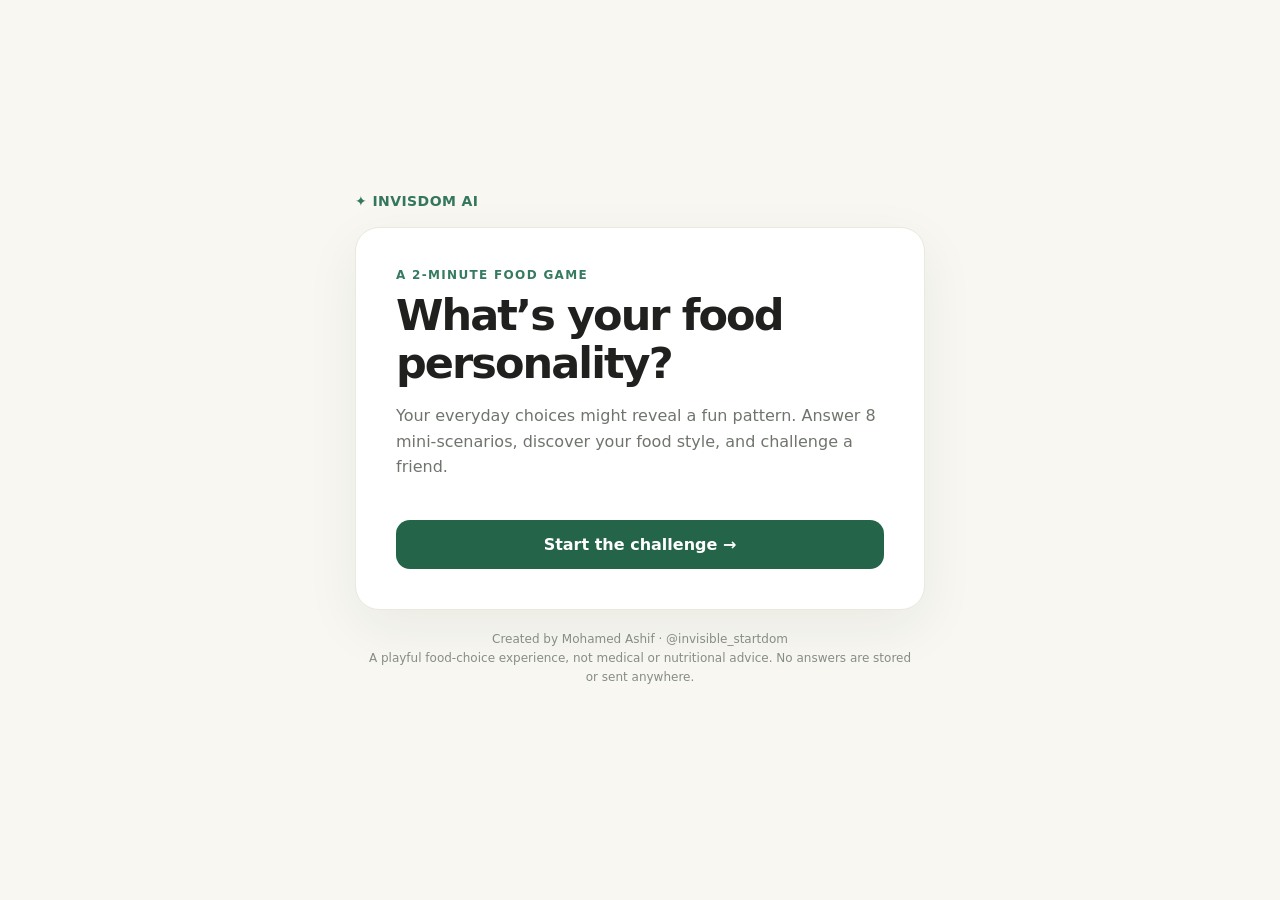
==== index.html @ 23ba22bc "Add files via upload" ====
<!doctype html><html lang="en"><head><meta charset="utf-8"><meta name="viewport" content="width=device-width, initial-scale=1"><title>INVISDOM AI — Discover your food personality</title><style>:root{font-family:Inter,system-ui,-apple-system,Segoe UI,sans-serif;color:#20211f;background:#f8f7f2}*{box-sizing:border-box}body{margin:0;min-height:100vh;display:grid;place-items:center;padding:18px}.wrap{width:min(100%,570px)}.brand{font-size:14px;font-weight:800;letter-spacing:.03em;color:#34775e;margin-bottom:18px}.panel{background:white;padding:clamp(24px,6vw,40px);border:1px solid #e9e9df;border-radius:24px;box-shadow:0 18px 55px #1f2a1710}h1{font-size:clamp(29px,6vw,43px);letter-spacing:-.045em;line-height:1.12;margin:9px 0 14px}.muted{color:#6f756d;line-height:1.6}.eyebrow{font-size:12px;font-weight:800;letter-spacing:.11em;color:#367b61;text-transform:uppercase}.btn,.option{cursor:pointer;border:0;font:inherit}.btn{background:#246448;color:white;border-radius:14px;padding:15px 23px;font-weight:700;margin-top:24px;width:100%}.btn.secondary{background:#eaf3ed;color:#20583e;margin-top:10px}.option{display:block;text-align:left;width:100%;background:#f7f8f5;border:1px solid #e7ebe5;padding:15px 17px;border-radius:14px;margin:10px 0;font-weight:550;color:#2d332e}.option:hover,.option:focus{background:#e8f5ed;border-color:#80b394}.progress{height:7px;background:#e9efea;border-radius:10px;overflow:hidden;margin:17px 0 30px}.fill{height:100%;background:#368b62;transition:width .25s}.score{font-size:15px;color:#607365;font-weight:650}.result{background:#edf6ee;border-radius:17px;padding:20px;margin-top:25px}.result h2{margin:6px 0}.foot{font-size:12px;color:#868d86;text-align:center;line-height:1.6;padding:20px 12px}button:focus-visible{outline:3px solid #69b38c;outline-offset:3px}</style></head><body><main class="wrap"><div class="brand">✦ INVISDOM AI</div><section id="app" class="panel" aria-live="polite"></section><div class="foot">Created by Mohamed Ashif · @invisible_startdom<br>A playful food-choice experience, not medical or nutritional advice. No answers are stored or sent anywhere.</div></main><script>
const questions=[
{q:'You have 15 minutes for lunch. What do you choose?',a:['Try somewhere new','Grab my usual favorite','Find something balanced','Pick what is quickest']},
{q:'You spot an unfamiliar dish on a menu.',a:['Order it immediately','Stay with something I know','Check the ingredients first','Decide based on my mood']},
{q:'Your afternoon gets unexpectedly busy.',a:['Discover a new quick bite','Reach for my comfort snack','Pause and plan my next meal','Eat when I get a chance']},
{q:'A friend suggests a weekend food outing.',a:['New cuisine, definitely!','My favorite restaurant','A place with plenty of choices','Anywhere that fits our plans']},
{q:'Which food-shopping style sounds most like you?',a:['I love discovering new items','I buy trusted favorites','I make a list first','I improvise as I go']},
{q:'Someone brings a surprise dessert.',a:['Excited to taste it','Hope it is my favorite','Have some if I feel like it','See what everyone else does']},
{q:'How do you decide what to cook?',a:['Experiment with a recipe','Make a familiar meal','Consider what I have and need','Create something on the spot']},
{q:'What sounds most enjoyable at a food market?',a:['Sampling unusual flavors','Finding old favorites','Exploring fresh options','Following whatever catches my eye']}
];
const profiles=[{name:'The Flavor Explorer',emoji:'🌍',desc:'You are drawn to novelty and discovery. Trying new flavors is part of the fun.'},{name:'The Comfort Curator',emoji:'💛',desc:'Familiar favorites matter to you. You know which foods make an occasion feel special.'},{name:'The Thoughtful Chooser',emoji:'🌱',desc:'You like to pause, consider options, and make intentional food choices.'},{name:'The Spontaneous Foodie',emoji:'⚡',desc:'You are flexible and resourceful. Your food decisions adapt to the moment.'}];
let step=-1, answers=[];const el=document.getElementById('app');
function render(){if(step===-1){el.innerHTML='<div class="eyebrow">A 2-minute food game</div><h1>What’s your food personality?</h1><p class="muted">Your everyday choices might reveal a fun pattern. Answer 8 mini-scenarios, discover your food style, and challenge a friend.</p><button class="btn" id="start">Start the challenge →</button>';document.getElementById('start').onclick=()=>{step=0;render()};return}
if(step<questions.length){const item=questions[step];el.innerHTML='<div class="eyebrow">Question '+(step+1)+' of '+questions.length+'</div><div class="progress"><div class="fill" style="width:'+100*step/questions.length+'%"></div></div><h1>'+item.q+'</h1><div id="choices"></div><p class="muted score">No right or wrong answers.</p>';const choices=document.getElementById('choices');item.a.forEach((a,i)=>{const b=document.createElement('button');b.className='option';b.textContent=String.fromCharCode(65+i)+'. '+a;b.onclick=()=>{answers.push(i);step++;render()};choices.appendChild(b)});return}
const scores=[0,0,0,0];answers.forEach(i=>scores[i]++);const top=scores.indexOf(Math.max(...scores));const p=profiles[top];el.innerHTML='<div class="eyebrow">Your INVISDOM result</div><h1>'+p.emoji+' '+p.name+'</h1><p class="muted">'+p.desc+'</p><div class="result"><h2>Your mini food challenge</h2><p>Try one food choice outside your usual routine this week, and notice what you enjoy about it.</p></div><button class="btn" id="share">Share my result ↗</button><button class="btn secondary" id="again">Play again</button>';document.getElementById('again').onclick=()=>{answers=[];step=-1;render()};document.getElementById('share').onclick=async()=>{const url=location.protocol.startsWith('http')?location.href:'';const text='I tried INVISDOM AI and got “'+p.name+'” '+p.emoji+'! What is your food personality?'+(url?' '+url:'');try{if(navigator.share){await navigator.share({title:'INVISDOM AI food personality',text})}else if(navigator.clipboard){await navigator.clipboard.writeText(text);alert('Result copied!')}else prompt('Copy your result:',text)}catch(e){if(e.name!=='AbortError')prompt('Copy your result:',text)}}}
render();
</script></body></html>
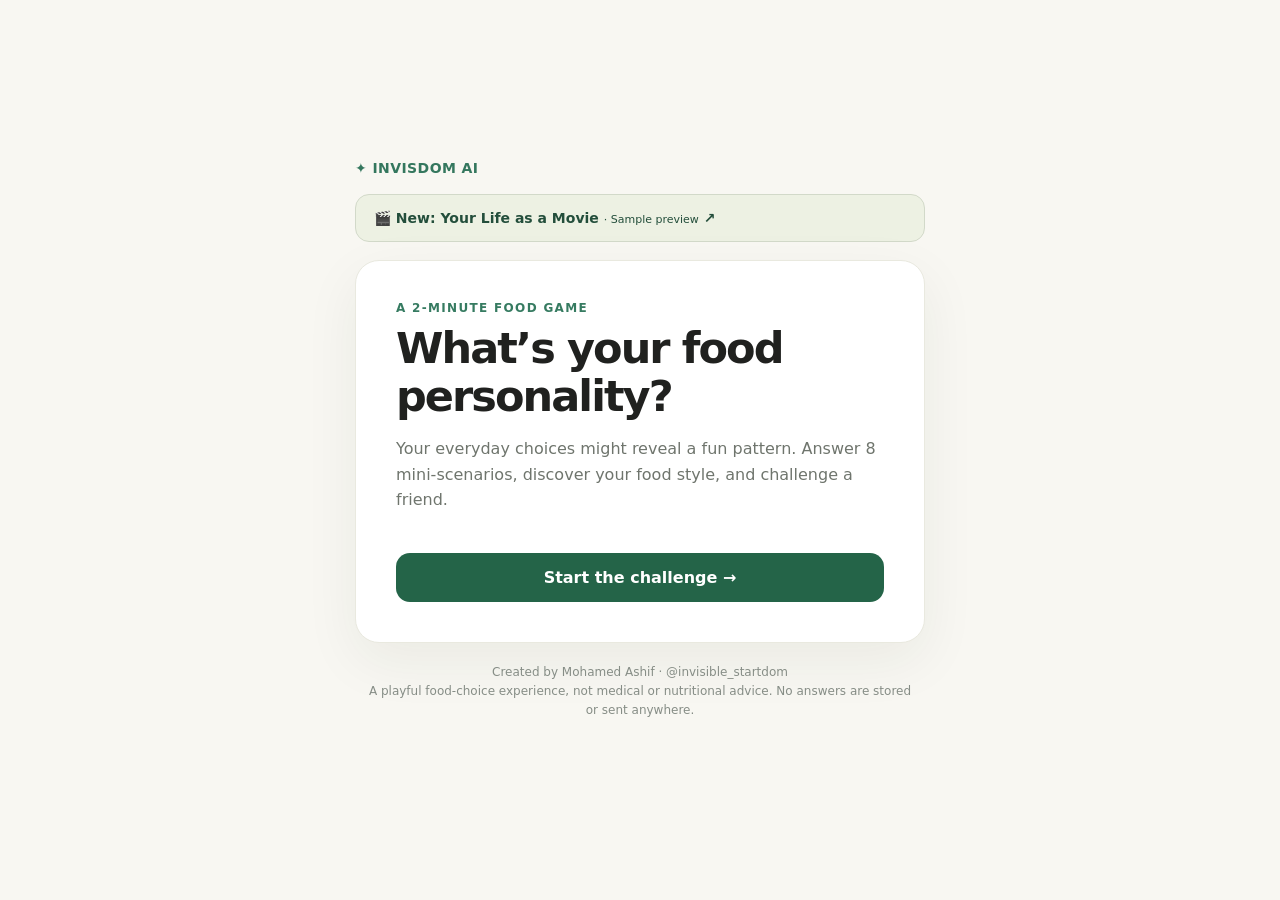
==== commit 06caa829: "Add movie poster preview and secure AI backend preparation" ====
--- a/index.html
+++ b/index.html
@@ -1,4 +1,4 @@
-<!doctype html><html lang="en"><head><meta charset="utf-8"><meta name="viewport" content="width=device-width, initial-scale=1"><title>INVISDOM AI — Discover your food personality</title><style>:root{font-family:Inter,system-ui,-apple-system,Segoe UI,sans-serif;color:#20211f;background:#f8f7f2}*{box-sizing:border-box}body{margin:0;min-height:100vh;display:grid;place-items:center;padding:18px}.wrap{width:min(100%,570px)}.brand{font-size:14px;font-weight:800;letter-spacing:.03em;color:#34775e;margin-bottom:18px}.panel{background:white;padding:clamp(24px,6vw,40px);border:1px solid #e9e9df;border-radius:24px;box-shadow:0 18px 55px #1f2a1710}h1{font-size:clamp(29px,6vw,43px);letter-spacing:-.045em;line-height:1.12;margin:9px 0 14px}.muted{color:#6f756d;line-height:1.6}.eyebrow{font-size:12px;font-weight:800;letter-spacing:.11em;color:#367b61;text-transform:uppercase}.btn,.option{cursor:pointer;border:0;font:inherit}.btn{background:#246448;color:white;border-radius:14px;padding:15px 23px;font-weight:700;margin-top:24px;width:100%}.btn.secondary{background:#eaf3ed;color:#20583e;margin-top:10px}.option{display:block;text-align:left;width:100%;background:#f7f8f5;border:1px solid #e7ebe5;padding:15px 17px;border-radius:14px;margin:10px 0;font-weight:550;color:#2d332e}.option:hover,.option:focus{background:#e8f5ed;border-color:#80b394}.progress{height:7px;background:#e9efea;border-radius:10px;overflow:hidden;margin:17px 0 30px}.fill{height:100%;background:#368b62;transition:width .25s}.score{font-size:15px;color:#607365;font-weight:650}.result{background:#edf6ee;border-radius:17px;padding:20px;margin-top:25px}.result h2{margin:6px 0}.foot{font-size:12px;color:#868d86;text-align:center;line-height:1.6;padding:20px 12px}button:focus-visible{outline:3px solid #69b38c;outline-offset:3px}</style></head><body><main class="wrap"><div class="brand">✦ INVISDOM AI</div><section id="app" class="panel" aria-live="polite"></section><div class="foot">Created by Mohamed Ashif · @invisible_startdom<br>A playful food-choice experience, not medical or nutritional advice. No answers are stored or sent anywhere.</div></main><script>
+<!doctype html><html lang="en"><head><meta charset="utf-8"><meta name="viewport" content="width=device-width, initial-scale=1"><title>INVISDOM AI — Discover your food personality</title><style>:root{font-family:Inter,system-ui,-apple-system,Segoe UI,sans-serif;color:#20211f;background:#f8f7f2}*{box-sizing:border-box}body{margin:0;min-height:100vh;display:grid;place-items:center;padding:18px}.wrap{width:min(100%,570px)}.brand{font-size:14px;font-weight:800;letter-spacing:.03em;color:#34775e;margin-bottom:18px}.panel{background:white;padding:clamp(24px,6vw,40px);border:1px solid #e9e9df;border-radius:24px;box-shadow:0 18px 55px #1f2a1710}h1{font-size:clamp(29px,6vw,43px);letter-spacing:-.045em;line-height:1.12;margin:9px 0 14px}.muted{color:#6f756d;line-height:1.6}.eyebrow{font-size:12px;font-weight:800;letter-spacing:.11em;color:#367b61;text-transform:uppercase}.btn,.option{cursor:pointer;border:0;font:inherit}.btn{background:#246448;color:white;border-radius:14px;padding:15px 23px;font-weight:700;margin-top:24px;width:100%}.btn.secondary{background:#eaf3ed;color:#20583e;margin-top:10px}.option{display:block;text-align:left;width:100%;background:#f7f8f5;border:1px solid #e7ebe5;padding:15px 17px;border-radius:14px;margin:10px 0;font-weight:550;color:#2d332e}.option:hover,.option:focus{background:#e8f5ed;border-color:#80b394}.progress{height:7px;background:#e9efea;border-radius:10px;overflow:hidden;margin:17px 0 30px}.fill{height:100%;background:#368b62;transition:width .25s}.score{font-size:15px;color:#607365;font-weight:650}.result{background:#edf6ee;border-radius:17px;padding:20px;margin-top:25px}.result h2{margin:6px 0}.foot{font-size:12px;color:#868d86;text-align:center;line-height:1.6;padding:20px 12px}button:focus-visible{outline:3px solid #69b38c;outline-offset:3px}</style></head><body><main class="wrap"><div class="brand">✦ INVISDOM AI</div><a href="movie/" style="display:block;margin-bottom:18px;padding:15px 18px;border:1px solid #d2d9c9;border-radius:14px;background:#edf1e3;color:#234e3b;text-decoration:none;font-size:14px;font-weight:650">🎬 New: Your Life as a Movie <span style="font-size:11px;font-weight:400">· Sample preview</span> ↗</a><section id="app" class="panel" aria-live="polite"></section><div class="foot">Created by Mohamed Ashif · @invisible_startdom<br>A playful food-choice experience, not medical or nutritional advice. No answers are stored or sent anywhere.</div></main><script>
 const questions=[
 {q:'You have 15 minutes for lunch. What do you choose?',a:['Try somewhere new','Grab my usual favorite','Find something balanced','Pick what is quickest']},
 {q:'You spot an unfamiliar dish on a menu.',a:['Order it immediately','Stay with something I know','Check the ingredients first','Decide based on my mood']},
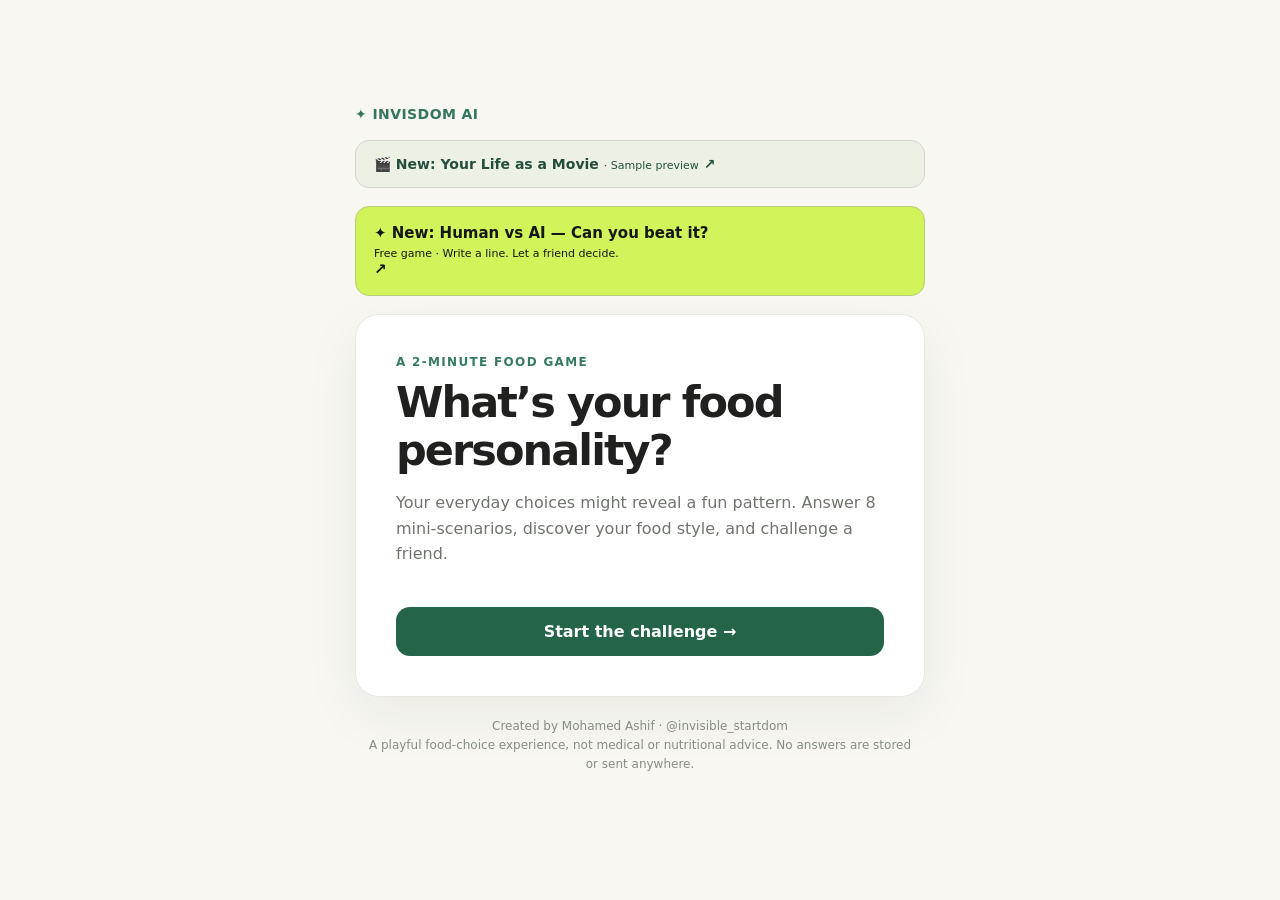
==== commit 242c284f: "Add free Human vs AI challenges with blind voting and share cards" ====
--- a/index.html
+++ b/index.html
@@ -1,4 +1,4 @@
-<!doctype html><html lang="en"><head><meta charset="utf-8"><meta name="viewport" content="width=device-width, initial-scale=1"><title>INVISDOM AI — Discover your food personality</title><style>:root{font-family:Inter,system-ui,-apple-system,Segoe UI,sans-serif;color:#20211f;background:#f8f7f2}*{box-sizing:border-box}body{margin:0;min-height:100vh;display:grid;place-items:center;padding:18px}.wrap{width:min(100%,570px)}.brand{font-size:14px;font-weight:800;letter-spacing:.03em;color:#34775e;margin-bottom:18px}.panel{background:white;padding:clamp(24px,6vw,40px);border:1px solid #e9e9df;border-radius:24px;box-shadow:0 18px 55px #1f2a1710}h1{font-size:clamp(29px,6vw,43px);letter-spacing:-.045em;line-height:1.12;margin:9px 0 14px}.muted{color:#6f756d;line-height:1.6}.eyebrow{font-size:12px;font-weight:800;letter-spacing:.11em;color:#367b61;text-transform:uppercase}.btn,.option{cursor:pointer;border:0;font:inherit}.btn{background:#246448;color:white;border-radius:14px;padding:15px 23px;font-weight:700;margin-top:24px;width:100%}.btn.secondary{background:#eaf3ed;color:#20583e;margin-top:10px}.option{display:block;text-align:left;width:100%;background:#f7f8f5;border:1px solid #e7ebe5;padding:15px 17px;border-radius:14px;margin:10px 0;font-weight:550;color:#2d332e}.option:hover,.option:focus{background:#e8f5ed;border-color:#80b394}.progress{height:7px;background:#e9efea;border-radius:10px;overflow:hidden;margin:17px 0 30px}.fill{height:100%;background:#368b62;transition:width .25s}.score{font-size:15px;color:#607365;font-weight:650}.result{background:#edf6ee;border-radius:17px;padding:20px;margin-top:25px}.result h2{margin:6px 0}.foot{font-size:12px;color:#868d86;text-align:center;line-height:1.6;padding:20px 12px}button:focus-visible{outline:3px solid #69b38c;outline-offset:3px}</style></head><body><main class="wrap"><div class="brand">✦ INVISDOM AI</div><a href="movie/" style="display:block;margin-bottom:18px;padding:15px 18px;border:1px solid #d2d9c9;border-radius:14px;background:#edf1e3;color:#234e3b;text-decoration:none;font-size:14px;font-weight:650">🎬 New: Your Life as a Movie <span style="font-size:11px;font-weight:400">· Sample preview</span> ↗</a><section id="app" class="panel" aria-live="polite"></section><div class="foot">Created by Mohamed Ashif · @invisible_startdom<br>A playful food-choice experience, not medical or nutritional advice. No answers are stored or sent anywhere.</div></main><script>
+<!doctype html><html lang="en"><head><meta charset="utf-8"><meta name="viewport" content="width=device-width, initial-scale=1"><title>INVISDOM AI — Discover your food personality</title><style>:root{font-family:Inter,system-ui,-apple-system,Segoe UI,sans-serif;color:#20211f;background:#f8f7f2}*{box-sizing:border-box}body{margin:0;min-height:100vh;display:grid;place-items:center;padding:18px}.wrap{width:min(100%,570px)}.brand{font-size:14px;font-weight:800;letter-spacing:.03em;color:#34775e;margin-bottom:18px}.panel{background:white;padding:clamp(24px,6vw,40px);border:1px solid #e9e9df;border-radius:24px;box-shadow:0 18px 55px #1f2a1710}h1{font-size:clamp(29px,6vw,43px);letter-spacing:-.045em;line-height:1.12;margin:9px 0 14px}.muted{color:#6f756d;line-height:1.6}.eyebrow{font-size:12px;font-weight:800;letter-spacing:.11em;color:#367b61;text-transform:uppercase}.btn,.option{cursor:pointer;border:0;font:inherit}.btn{background:#246448;color:white;border-radius:14px;padding:15px 23px;font-weight:700;margin-top:24px;width:100%}.btn.secondary{background:#eaf3ed;color:#20583e;margin-top:10px}.option{display:block;text-align:left;width:100%;background:#f7f8f5;border:1px solid #e7ebe5;padding:15px 17px;border-radius:14px;margin:10px 0;font-weight:550;color:#2d332e}.option:hover,.option:focus{background:#e8f5ed;border-color:#80b394}.progress{height:7px;background:#e9efea;border-radius:10px;overflow:hidden;margin:17px 0 30px}.fill{height:100%;background:#368b62;transition:width .25s}.score{font-size:15px;color:#607365;font-weight:650}.result{background:#edf6ee;border-radius:17px;padding:20px;margin-top:25px}.result h2{margin:6px 0}.foot{font-size:12px;color:#868d86;text-align:center;line-height:1.6;padding:20px 12px}button:focus-visible{outline:3px solid #69b38c;outline-offset:3px}</style></head><body><main class="wrap"><div class="brand">✦ INVISDOM AI</div><a href="movie/" style="display:block;margin-bottom:18px;padding:15px 18px;border:1px solid #d2d9c9;border-radius:14px;background:#edf1e3;color:#234e3b;text-decoration:none;font-size:14px;font-weight:650">🎬 New: Your Life as a Movie <span style="font-size:11px;font-weight:400">· Sample preview</span> ↗</a><a href="arena/" style="display:block;margin-bottom:18px;padding:17px 18px;border:1px solid #b8cc79;border-radius:14px;background:#d2f45b;color:#141716;text-decoration:none;font-size:15px;font-weight:800">✦ New: Human vs AI — Can you beat it? <span style="display:block;margin-top:5px;font-size:11px;font-weight:400">Free game · Write a line. Let a friend decide.</span> ↗</a><section id="app" class="panel" aria-live="polite"></section><div class="foot">Created by Mohamed Ashif · @invisible_startdom<br>A playful food-choice experience, not medical or nutritional advice. No answers are stored or sent anywhere.</div></main><script>
 const questions=[
 {q:'You have 15 minutes for lunch. What do you choose?',a:['Try somewhere new','Grab my usual favorite','Find something balanced','Pick what is quickest']},
 {q:'You spot an unfamiliar dish on a menu.',a:['Order it immediately','Stay with something I know','Check the ingredients first','Decide based on my mood']},
@@ -16,3 +16,4 @@
 const scores=[0,0,0,0];answers.forEach(i=>scores[i]++);const top=scores.indexOf(Math.max(...scores));const p=profiles[top];el.innerHTML='<div class="eyebrow">Your INVISDOM result</div><h1>'+p.emoji+' '+p.name+'</h1><p class="muted">'+p.desc+'</p><div class="result"><h2>Your mini food challenge</h2><p>Try one food choice outside your usual routine this week, and notice what you enjoy about it.</p></div><button class="btn" id="share">Share my result ↗</button><button class="btn secondary" id="again">Play again</button>';document.getElementById('again').onclick=()=>{answers=[];step=-1;render()};document.getElementById('share').onclick=async()=>{const url=location.protocol.startsWith('http')?location.href:'';const text='I tried INVISDOM AI and got “'+p.name+'” '+p.emoji+'! What is your food personality?'+(url?' '+url:'');try{if(navigator.share){await navigator.share({title:'INVISDOM AI food personality',text})}else if(navigator.clipboard){await navigator.clipboard.writeText(text);alert('Result copied!')}else prompt('Copy your result:',text)}catch(e){if(e.name!=='AbortError')prompt('Copy your result:',text)}}}
 render();
 </script></body></html>
+
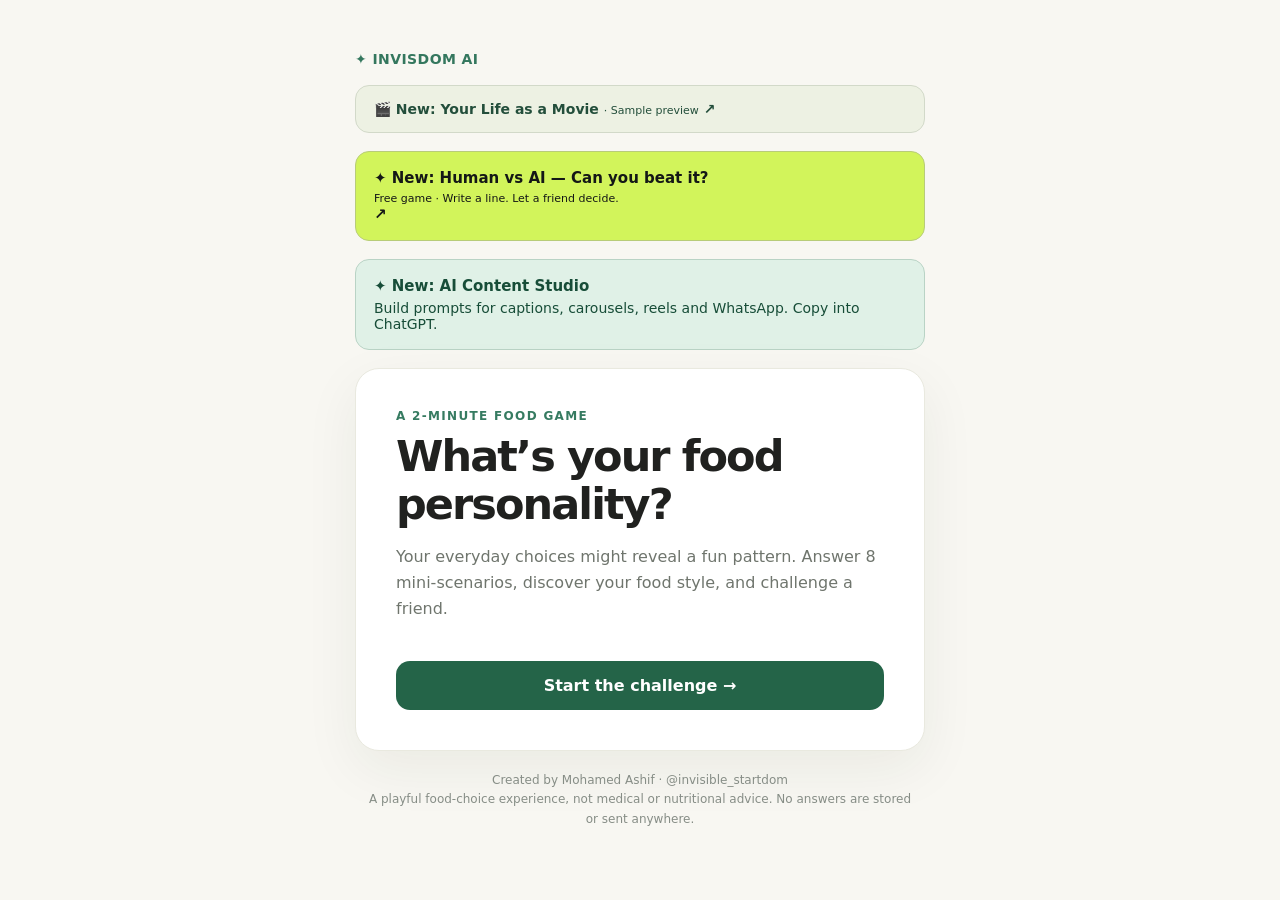
==== commit a7954bd0: "Add AI Content Studio for social media prompt creation" ====
--- a/index.html
+++ b/index.html
@@ -1,4 +1,4 @@
-<!doctype html><html lang="en"><head><meta charset="utf-8"><meta name="viewport" content="width=device-width, initial-scale=1"><title>INVISDOM AI — Discover your food personality</title><style>:root{font-family:Inter,system-ui,-apple-system,Segoe UI,sans-serif;color:#20211f;background:#f8f7f2}*{box-sizing:border-box}body{margin:0;min-height:100vh;display:grid;place-items:center;padding:18px}.wrap{width:min(100%,570px)}.brand{font-size:14px;font-weight:800;letter-spacing:.03em;color:#34775e;margin-bottom:18px}.panel{background:white;padding:clamp(24px,6vw,40px);border:1px solid #e9e9df;border-radius:24px;box-shadow:0 18px 55px #1f2a1710}h1{font-size:clamp(29px,6vw,43px);letter-spacing:-.045em;line-height:1.12;margin:9px 0 14px}.muted{color:#6f756d;line-height:1.6}.eyebrow{font-size:12px;font-weight:800;letter-spacing:.11em;color:#367b61;text-transform:uppercase}.btn,.option{cursor:pointer;border:0;font:inherit}.btn{background:#246448;color:white;border-radius:14px;padding:15px 23px;font-weight:700;margin-top:24px;width:100%}.btn.secondary{background:#eaf3ed;color:#20583e;margin-top:10px}.option{display:block;text-align:left;width:100%;background:#f7f8f5;border:1px solid #e7ebe5;padding:15px 17px;border-radius:14px;margin:10px 0;font-weight:550;color:#2d332e}.option:hover,.option:focus{background:#e8f5ed;border-color:#80b394}.progress{height:7px;background:#e9efea;border-radius:10px;overflow:hidden;margin:17px 0 30px}.fill{height:100%;background:#368b62;transition:width .25s}.score{font-size:15px;color:#607365;font-weight:650}.result{background:#edf6ee;border-radius:17px;padding:20px;margin-top:25px}.result h2{margin:6px 0}.foot{font-size:12px;color:#868d86;text-align:center;line-height:1.6;padding:20px 12px}button:focus-visible{outline:3px solid #69b38c;outline-offset:3px}</style></head><body><main class="wrap"><div class="brand">✦ INVISDOM AI</div><a href="movie/" style="display:block;margin-bottom:18px;padding:15px 18px;border:1px solid #d2d9c9;border-radius:14px;background:#edf1e3;color:#234e3b;text-decoration:none;font-size:14px;font-weight:650">🎬 New: Your Life as a Movie <span style="font-size:11px;font-weight:400">· Sample preview</span> ↗</a><a href="arena/" style="display:block;margin-bottom:18px;padding:17px 18px;border:1px solid #b8cc79;border-radius:14px;background:#d2f45b;color:#141716;text-decoration:none;font-size:15px;font-weight:800">✦ New: Human vs AI — Can you beat it? <span style="display:block;margin-top:5px;font-size:11px;font-weight:400">Free game · Write a line. Let a friend decide.</span> ↗</a><section id="app" class="panel" aria-live="polite"></section><div class="foot">Created by Mohamed Ashif · @invisible_startdom<br>A playful food-choice experience, not medical or nutritional advice. No answers are stored or sent anywhere.</div></main><script>
+<!doctype html><html lang="en"><head><meta charset="utf-8"><meta name="viewport" content="width=device-width, initial-scale=1"><title>INVISDOM AI — Discover your food personality</title><style>:root{font-family:Inter,system-ui,-apple-system,Segoe UI,sans-serif;color:#20211f;background:#f8f7f2}*{box-sizing:border-box}body{margin:0;min-height:100vh;display:grid;place-items:center;padding:18px}.wrap{width:min(100%,570px)}.brand{font-size:14px;font-weight:800;letter-spacing:.03em;color:#34775e;margin-bottom:18px}.panel{background:white;padding:clamp(24px,6vw,40px);border:1px solid #e9e9df;border-radius:24px;box-shadow:0 18px 55px #1f2a1710}h1{font-size:clamp(29px,6vw,43px);letter-spacing:-.045em;line-height:1.12;margin:9px 0 14px}.muted{color:#6f756d;line-height:1.6}.eyebrow{font-size:12px;font-weight:800;letter-spacing:.11em;color:#367b61;text-transform:uppercase}.btn,.option{cursor:pointer;border:0;font:inherit}.btn{background:#246448;color:white;border-radius:14px;padding:15px 23px;font-weight:700;margin-top:24px;width:100%}.btn.secondary{background:#eaf3ed;color:#20583e;margin-top:10px}.option{display:block;text-align:left;width:100%;background:#f7f8f5;border:1px solid #e7ebe5;padding:15px 17px;border-radius:14px;margin:10px 0;font-weight:550;color:#2d332e}.option:hover,.option:focus{background:#e8f5ed;border-color:#80b394}.progress{height:7px;background:#e9efea;border-radius:10px;overflow:hidden;margin:17px 0 30px}.fill{height:100%;background:#368b62;transition:width .25s}.score{font-size:15px;color:#607365;font-weight:650}.result{background:#edf6ee;border-radius:17px;padding:20px;margin-top:25px}.result h2{margin:6px 0}.foot{font-size:12px;color:#868d86;text-align:center;line-height:1.6;padding:20px 12px}button:focus-visible{outline:3px solid #69b38c;outline-offset:3px}</style></head><body><main class="wrap"><div class="brand">✦ INVISDOM AI</div><a href="movie/" style="display:block;margin-bottom:18px;padding:15px 18px;border:1px solid #d2d9c9;border-radius:14px;background:#edf1e3;color:#234e3b;text-decoration:none;font-size:14px;font-weight:650">🎬 New: Your Life as a Movie <span style="font-size:11px;font-weight:400">· Sample preview</span> ↗</a><a href="arena/" style="display:block;margin-bottom:18px;padding:17px 18px;border:1px solid #b8cc79;border-radius:14px;background:#d2f45b;color:#141716;text-decoration:none;font-size:15px;font-weight:800">✦ New: Human vs AI — Can you beat it? <span style="display:block;margin-top:5px;font-size:11px;font-weight:400">Free game · Write a line. Let a friend decide.</span> ↗</a><a href="content-studio/" style="display:block;margin-bottom:18px;padding:17px 18px;border:1px solid #b9d3c5;border-radius:14px;background:#e0f1e7;color:#174d38;text-decoration:none;font-size:15px;font-weight:800">✦ New: AI Content Studio <span style="display:block;margin-top:5px;font-size:14px;font-weight:400">Build prompts for captions, carousels, reels and WhatsApp. Copy into ChatGPT.</span></a><section id="app" class="panel" aria-live="polite"></section><div class="foot">Created by Mohamed Ashif · @invisible_startdom<br>A playful food-choice experience, not medical or nutritional advice. No answers are stored or sent anywhere.</div></main><script>
 const questions=[
 {q:'You have 15 minutes for lunch. What do you choose?',a:['Try somewhere new','Grab my usual favorite','Find something balanced','Pick what is quickest']},
 {q:'You spot an unfamiliar dish on a menu.',a:['Order it immediately','Stay with something I know','Check the ingredients first','Decide based on my mood']},
